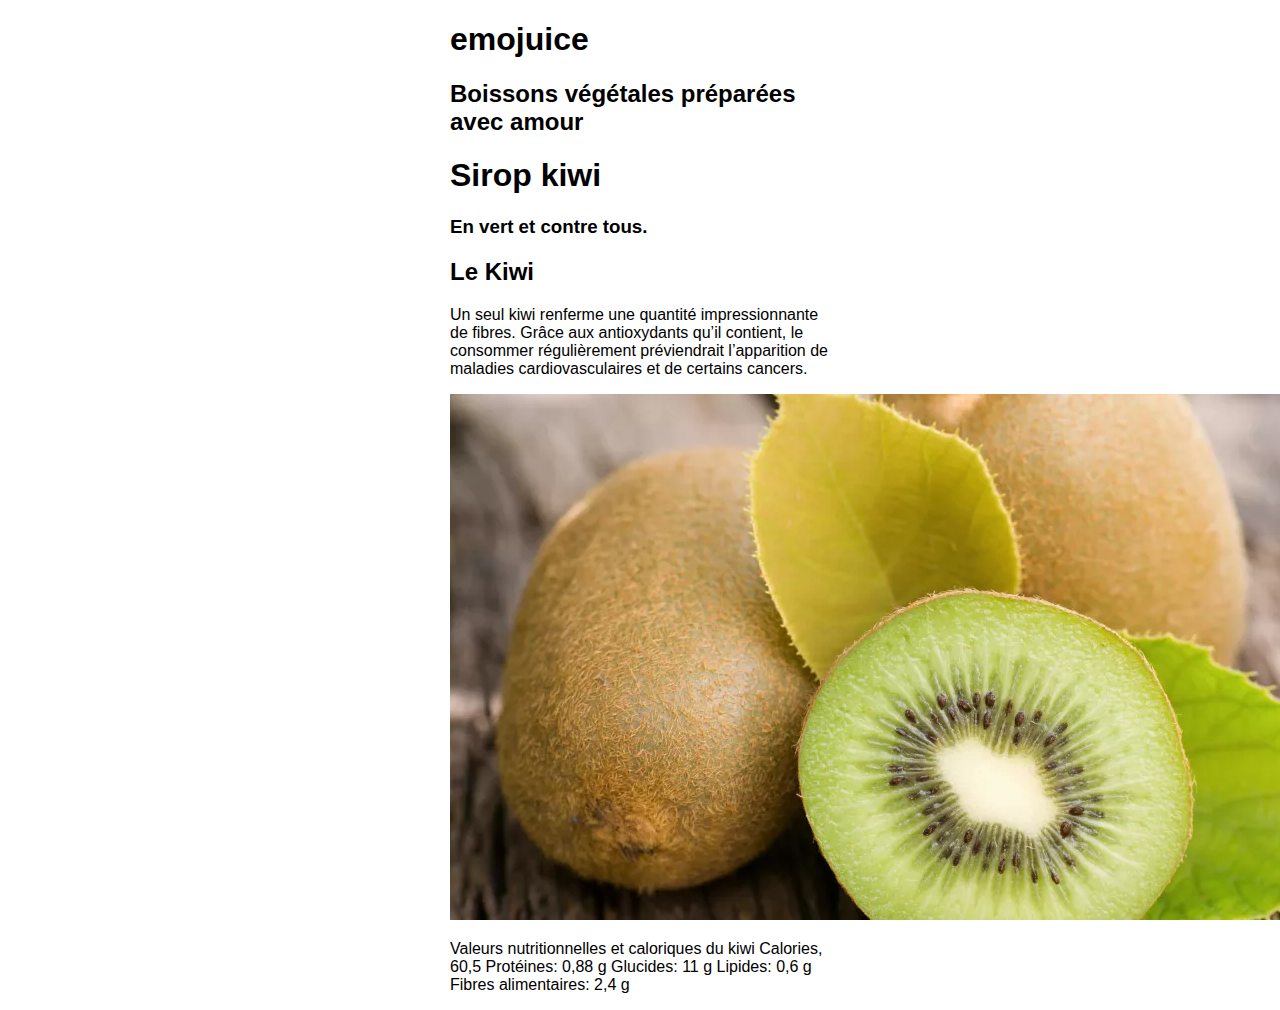
==== index.html @ 2ea7222d "moving index into kiwi" ====
<!DOCTYPE html>
<html>
  <head>
    <meta charset="UTF-8" />
    <link rel="stylesheet" href="css/styles.css">
    <meta name="viewport" content="width=device-width, initial-scale=1.0" />
    <title>emo juice</title>
  </head>
  <body>
    <header class="site-header">
      <h1> emojuice</h1>
      <h2>Boissons végétales préparées avec amour</h2>
    </header>
    <main>
      <div>
      <h1>Sirop kiwi</h1>
      <h3>En vert et contre tous.</h3>
    </div>
    <div>
      <h2> Le Kiwi </h2>
      <p>
        Un seul kiwi renferme une quantité impressionnante de fibres. Grâce aux
         antioxydants qu’il contient, le consommer régulièrement préviendrait 
         l’apparition de maladies cardiovasculaires et de certains cancers. 
      </p>
      <img src="/img/i102071-kiwi-nu.png" alt="kiwi super cool">
      <P>
        Valeurs nutritionnelles et caloriques du kiwi
        Calories, 60,5
        Protéines: 0,88 g
        Glucides: 11 g
        Lipides: 0,6 g
        Fibres alimentaires: 2,4 g
      </P>
    </div>
    </main>
  </body>
</html>
---- css/styles.css ----
body{
  max-width: 380px;
  margin:auto;
  font-family: 'Maven Pro', sans-serif;
}
.site-header{
  background: url(../img/Copie\ d\'écran\ du\ Plan\ de\ travail\ 1.png);
  padding:30px
  color: #57bb6b;
  
}
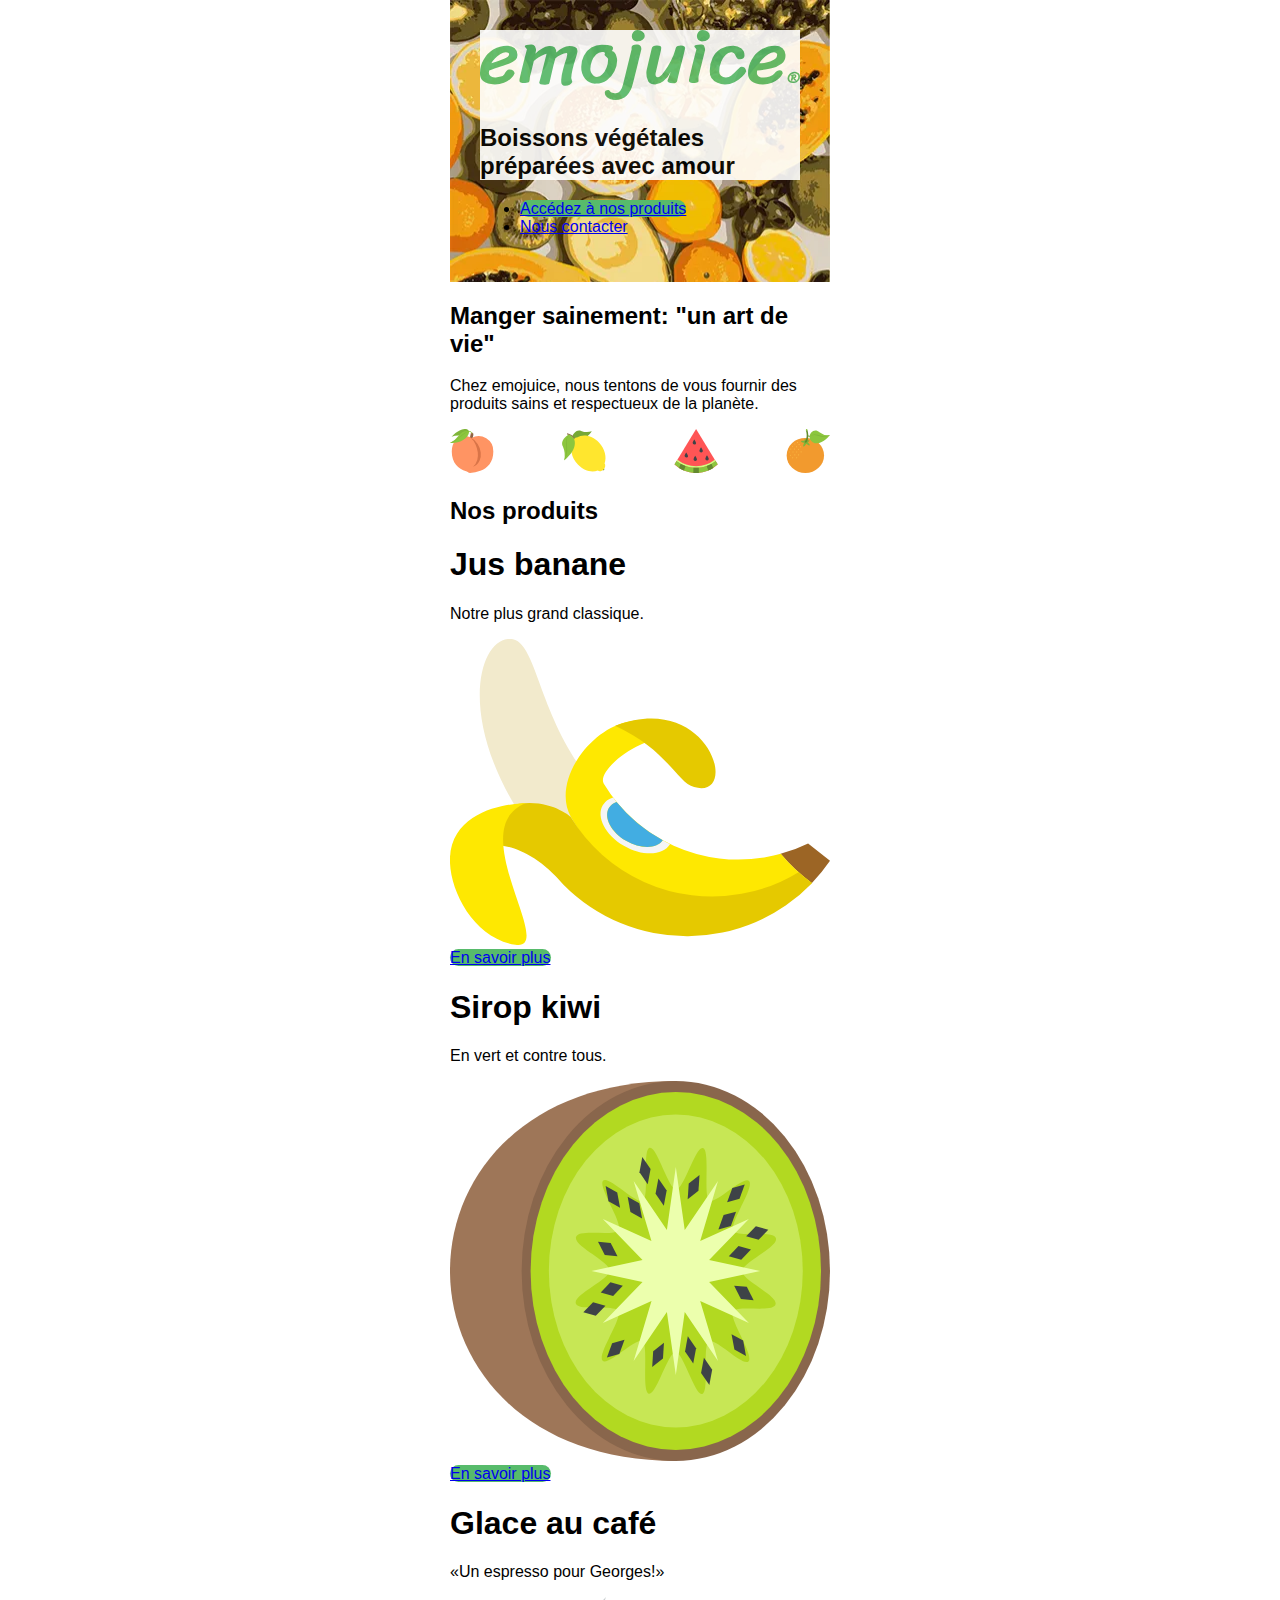
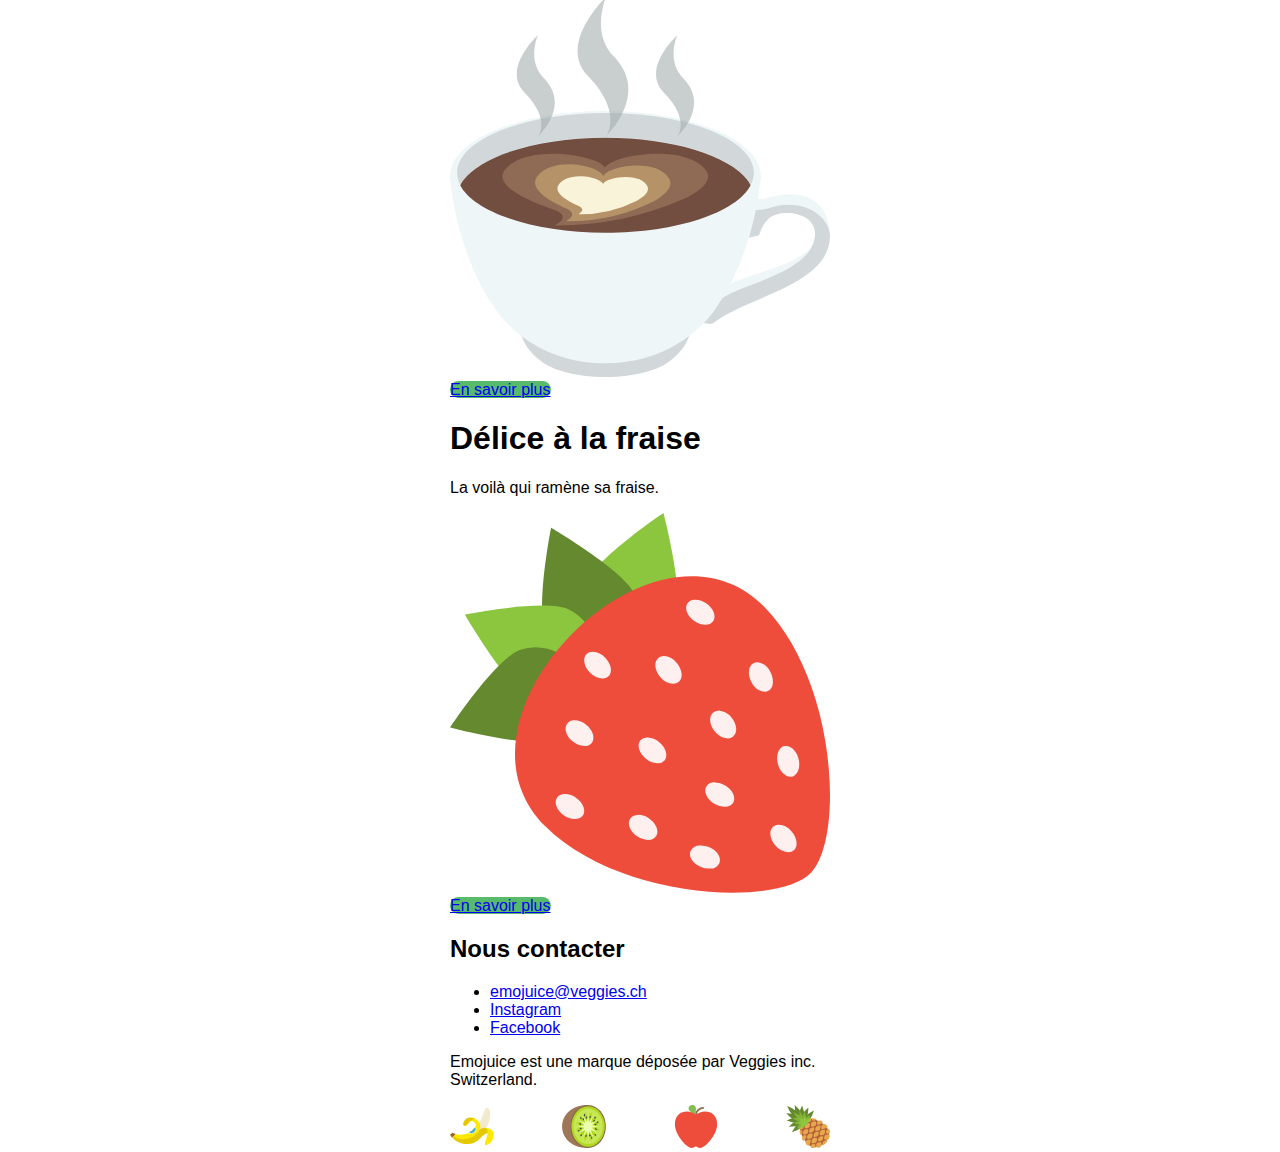
==== commit b0ae6246: "index html" ====
--- a/index.html
+++ b/index.html
@@ -4,35 +4,75 @@
     <meta charset="UTF-8" />
     <link rel="stylesheet" href="css/styles.css">
     <meta name="viewport" content="width=device-width, initial-scale=1.0" />
-    <title>emo juice</title>
+    <title>emojuice</title>
   </head>
   <body>
     <header class="site-header">
-      <h1> emojuice</h1>
+      <div class="container">
+      <img src="img/Fichier 2.svg" alt="logo emojuice">
       <h2>Boissons végétales préparées avec amour</h2>
+    </div>
+    <ul>
+      <li><a class="kiwi-link" href="kiwi.html">Accédez à nos produits </a></li>
+      <li><a href="#contact">Nous contacter</a></li>
+    </ul>
     </header>
-    <main>
-      <div>
-      <h1>Sirop kiwi</h1>
-      <h3>En vert et contre tous.</h3>
+    <h2>Manger sainement: "un art de vie"</h2>
+    <p> 
+      Chez emojuice, nous tentons de vous fournir des produits sains et 
+      respectueux de la planète.
+    </p>
+    <img src="img/SVG/Fichier 1.svg" alt="illustration 4 fruits">
+    <div>
+      <h2>
+        Nos produits
+      </h2>
+      <article class="article-banane">
+        <h1>
+          Jus banane
+        </h1>
+        <p>Notre plus grand classique.</p>
+        <img src="img/SVG/Fichier 2.svg" alt="illustration banane">
+        <a class="kiwi-link" href="kiwi.html">En savoir plus </a>
+      </article>
+      <article class="article-kiwi">
+        <h1>
+          Sirop kiwi
+        </h1>
+        <p>En vert et contre tous.</p>
+        <img src="img/SVG/Fichier 3.svg" alt="illustration kiwi">
+        <a class="kiwi-link" href="kiwi.html">En savoir plus </a>
+      </article>
+      <article class="article-cafe">
+        <h1>
+          Glace au café
+        </h1>
+        <p>«Un espresso pour Georges!»</p>
+        <img src="img/SVG/Fichier 4.svg" alt="illustration cafe">
+        <a class="kiwi-link" href="kiwi.html">En savoir plus </a>
+      </article>
+      <article class="article-fraise">
+        <h1>
+          Délice à la fraise
+        </h1>
+        <p>La voilà qui ramène sa fraise.</p>
+        <img src="img/SVG/Fichier 5.svg" alt="illustration fraise">
+        <a class="kiwi-link" href="kiwi.html">En savoir plus </a>
+      </article>
     </div>
-    <div>
-      <h2> Le Kiwi </h2>
+    <footer>
+      <h2>
+        Nous contacter
+      </h2>
+      <ul>
+      <li><a href="mailto:emojuice@veggies.ch">emojuice@veggies.ch</a></li>
+      <li><a href="https://www.instagram.com/">Instagram</a></li>
+      <li><a href="https://www.facebook.com/">Facebook</a></li>
+    </ul>
       <p>
-        Un seul kiwi renferme une quantité impressionnante de fibres. Grâce aux
-         antioxydants qu’il contient, le consommer régulièrement préviendrait 
-         l’apparition de maladies cardiovasculaires et de certains cancers. 
+        Emojuice est une marque déposée par Veggies inc. Switzerland.
       </p>
-      <img src="/img/i102071-kiwi-nu.png" alt="kiwi super cool">
-      <P>
-        Valeurs nutritionnelles et caloriques du kiwi
-        Calories, 60,5
-        Protéines: 0,88 g
-        Glucides: 11 g
-        Lipides: 0,6 g
-        Fibres alimentaires: 2,4 g
-      </P>
-    </div>
-    </main>
+      <img src="img/SVG/Fichier 6.svg" alt="illustration 4 fruits">
+    </footer>
   </body>
 </html>
--- a/css/styles.css
+++ b/css/styles.css
@@ -4,8 +4,66 @@
   font-family: 'Maven Pro', sans-serif;
 }
 .site-header{
-  background: url(../img/Copie\ d\'écran\ du\ Plan\ de\ travail\ 1.png);
-  padding:30px
-  color: #57bb6b;
+  background: url(../img/header-image.webp);
+  max-width: 100%;
+  padding:30px 
+}
+.container{
+  background-color: white;
+  opacity: 90%;
+}
+.kiwi-link{
+  background-color: #57bb6b;
   
-}+  border: 24px;
+  border-radius: 15px;
+}
+
+
+
+
+
+
+
+
+
+
+
+
+
+
+
+
+
+
+
+
+
+
+
+
+
+
+
+
+
+
+
+
+
+
+
+
+
+
+
+
+
+
+
+
+
+
+
+
+haha nice 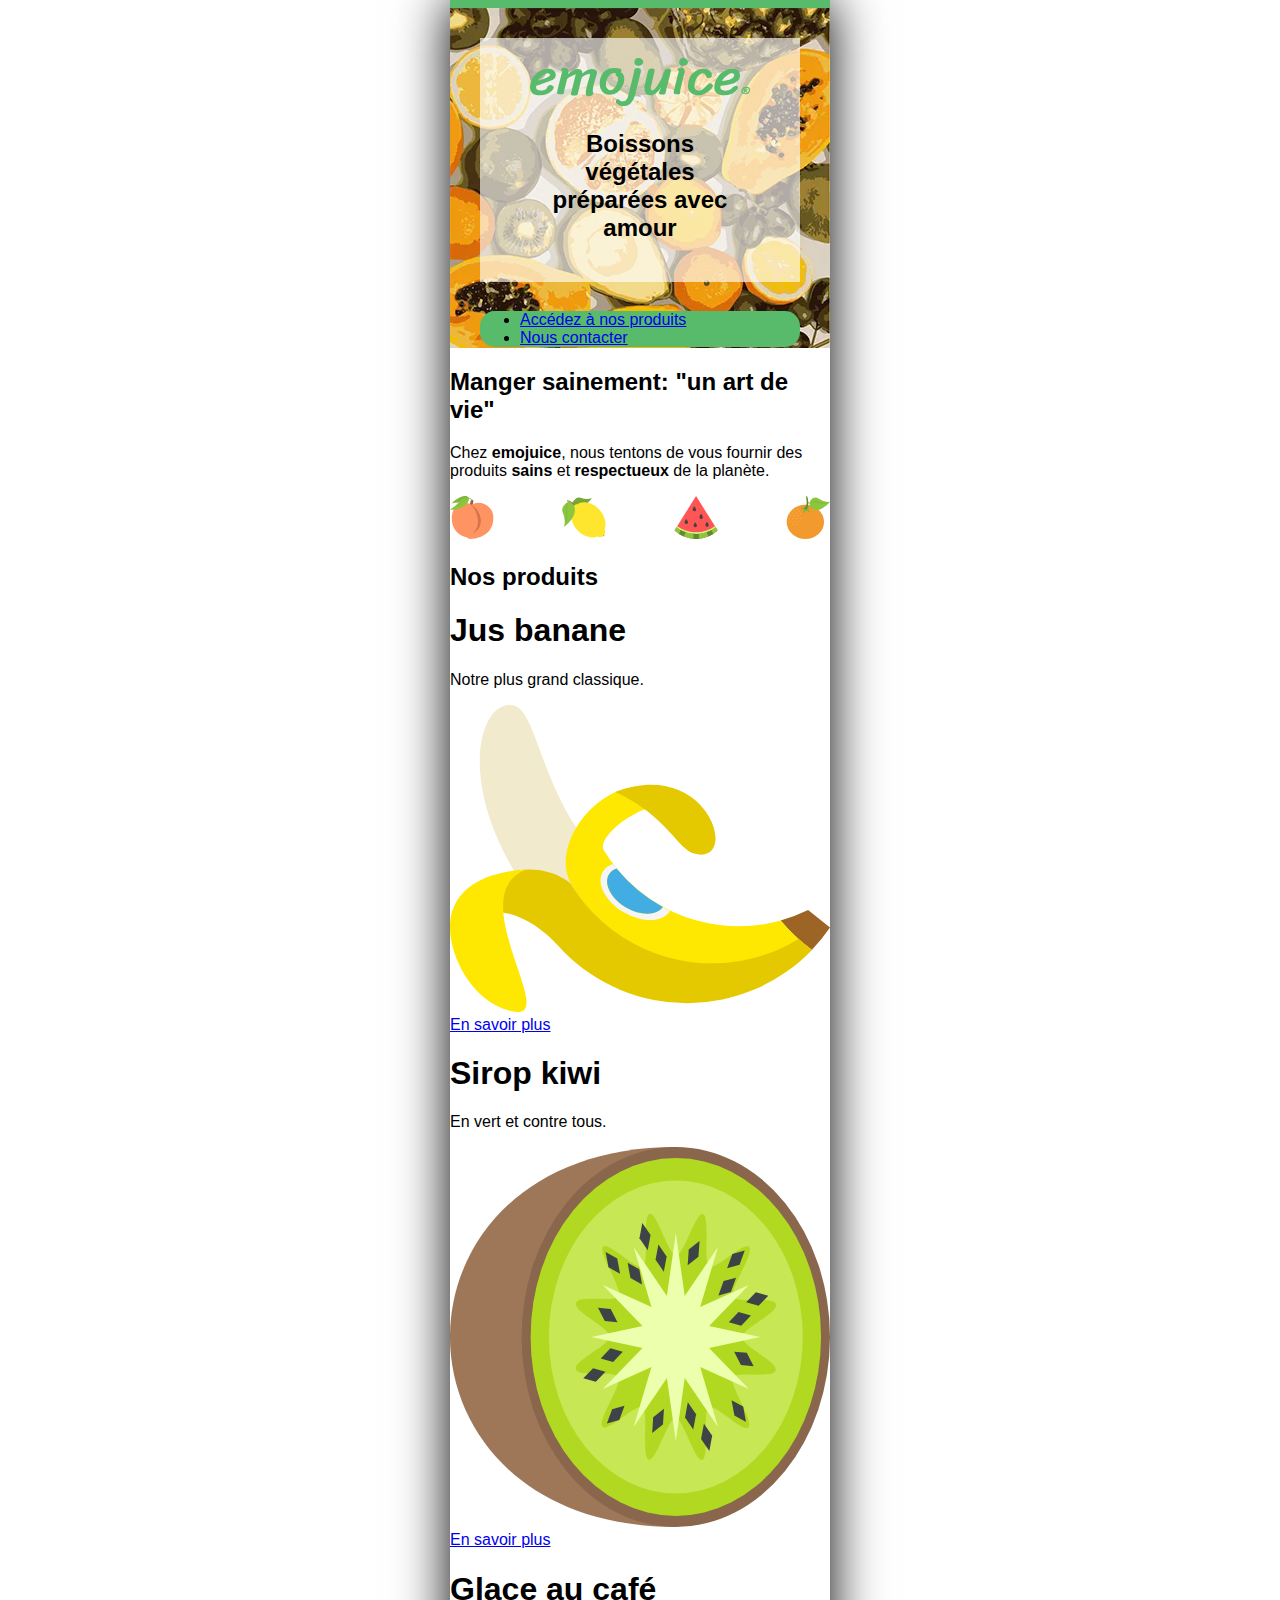
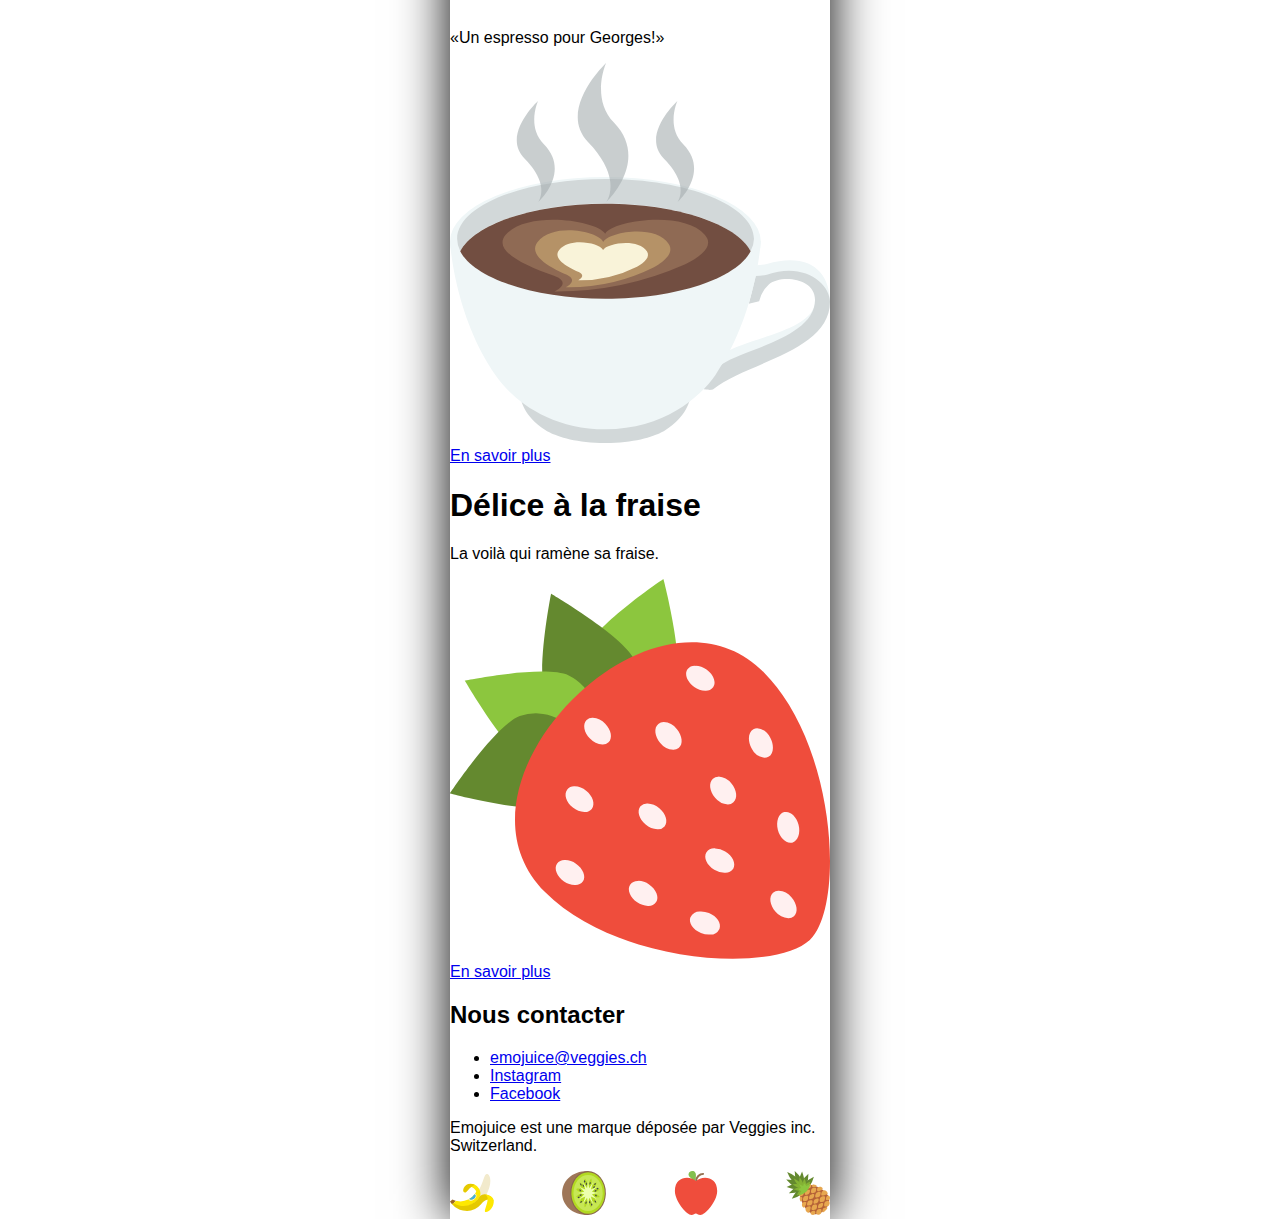
==== commit 01f06ea0: "Reviewing html and finishing css header" ====
--- a/index.html
+++ b/index.html
@@ -13,24 +13,21 @@
       <h2>Boissons végétales préparées avec amour</h2>
     </div>
     <ul>
-      <li><a class="kiwi-link" href="kiwi.html">Accédez à nos produits </a></li>
-      <li><a href="#contact">Nous contacter</a></li>
+      <li><a class="button" href="kiwi.html">Accédez à nos produits </a></li>
+      <li><a class="contact-button" href="#contact">Nous contacter</a></li>
     </ul>
     </header>
+    <main>
     <h2>Manger sainement: "un art de vie"</h2>
     <p> 
-      Chez emojuice, nous tentons de vous fournir des produits sains et 
-      respectueux de la planète.
+      Chez  <strong>emojuice</strong>, nous tentons de vous fournir des produits
+      <strong>sains</strong> et  <strong>respectueux</strong> de la planète.
     </p>
-    <img src="img/SVG/Fichier 1.svg" alt="illustration 4 fruits">
-    <div>
-      <h2>
-        Nos produits
-      </h2>
+    <img class="fruit" src="img/SVG/Fichier 1.svg" alt="illustration 4 fruits">
+    <div class="products">
+      <h2> Nos produits</h2>
       <article class="article-banane">
-        <h1>
-          Jus banane
-        </h1>
+        <h1 class="product-type"> Jus banane </h1>
         <p>Notre plus grand classique.</p>
         <img src="img/SVG/Fichier 2.svg" alt="illustration banane">
         <a class="kiwi-link" href="kiwi.html">En savoir plus </a>
@@ -60,6 +57,7 @@
         <a class="kiwi-link" href="kiwi.html">En savoir plus </a>
       </article>
     </div>
+  </main>
     <footer>
       <h2>
         Nous contacter
--- a/css/styles.css
+++ b/css/styles.css
@@ -1,69 +1,33 @@
+html{
+  scroll-behavior: smooth;
+}
 body{
   max-width: 380px;
   margin:auto;
+  font-family: 'Maven Pro', sans-serif;
+  border-top: 8px solid #57bb6b;
+  background: white;
+  box-shadow: 0 0 50px;
+}
+h2{
   font-family: 'Maven Pro', sans-serif;
 }
 .site-header{
   background: url(../img/header-image.webp);
   max-width: 100%;
+  max-height: 280px;
   padding:30px 
 }
-.container{
-  background-color: white;
-  opacity: 90%;
-}
-.kiwi-link{
+.site-header ul{
+  text-decoration: none;
   background-color: #57bb6b;
-  
   border: 24px;
   border-radius: 15px;
+  justify-content: space-between;
 }
-
-
-
-
-
-
-
-
-
-
-
-
-
-
-
-
-
-
-
-
-
-
-
-
-
-
-
-
-
-
-
-
-
-
-
-
-
-
-
-
-
-
-
-
-
-
-
-
-haha nice +.site-header .container{
+  background-color: #ffffffa3;
+  padding: 20px 50px;
+  text-align: center;
+  margin-bottom: 29px;
+}
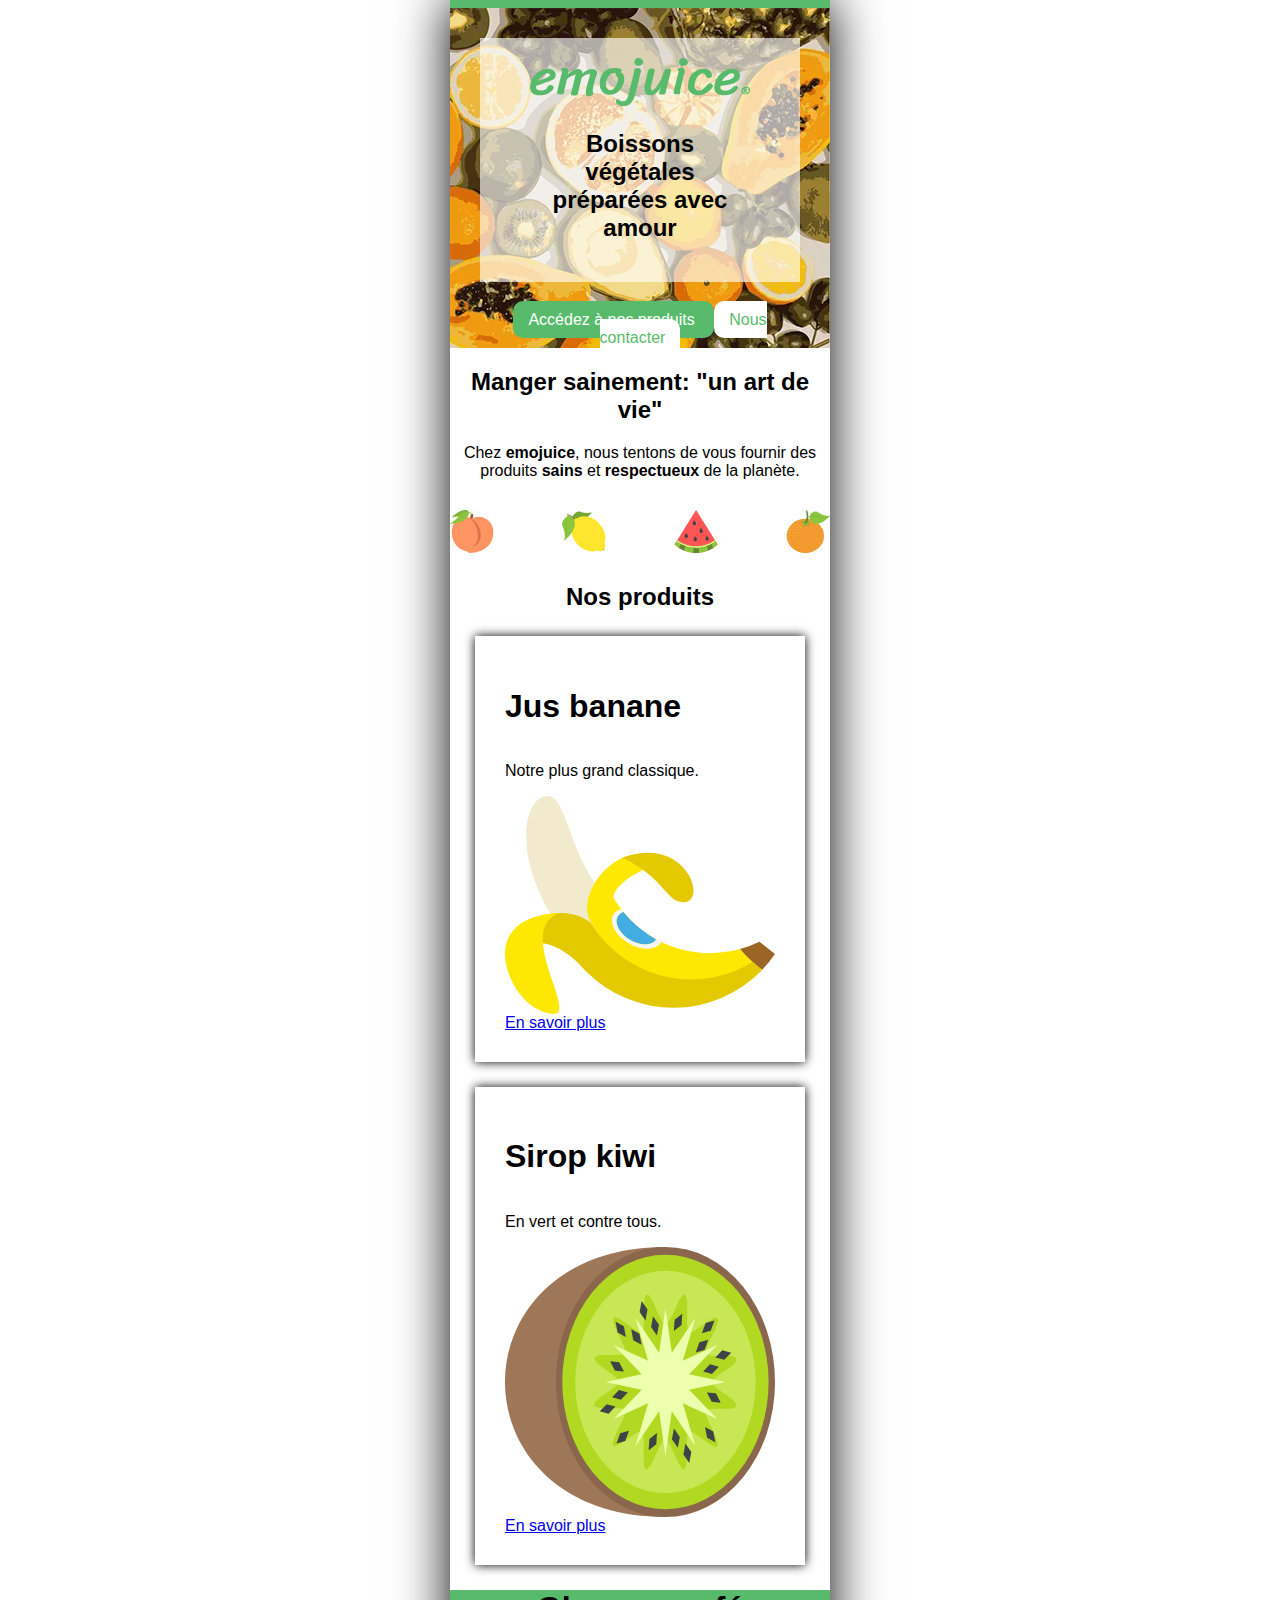
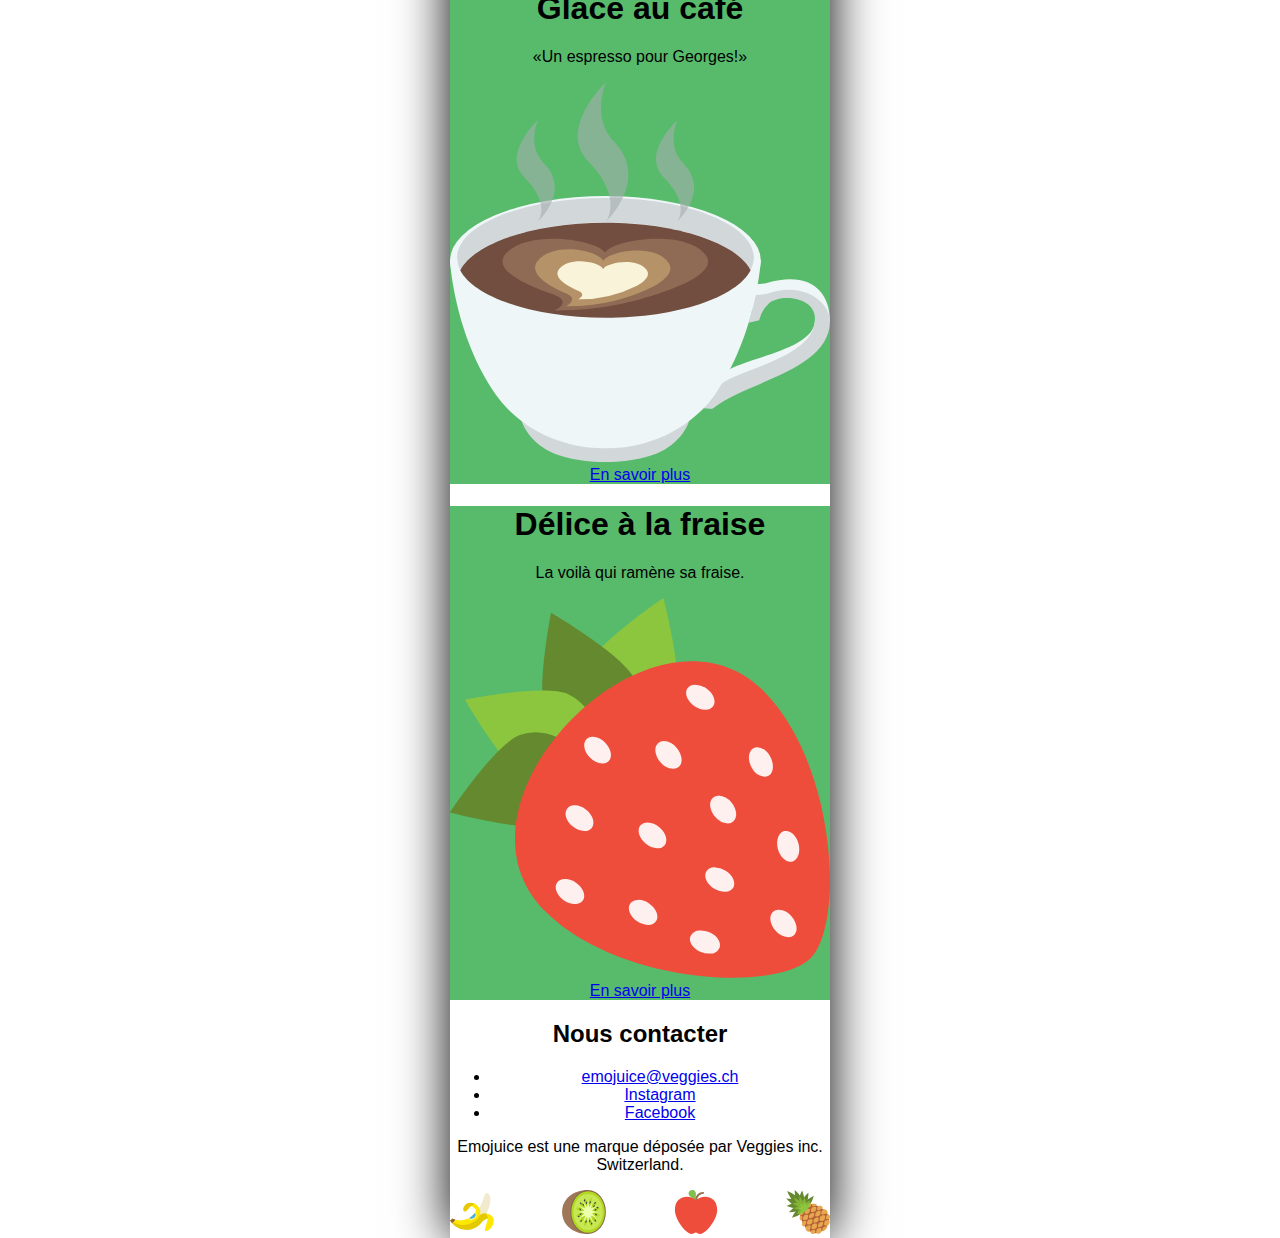
==== commit 97fc6714: "trying to fix the articles" ====
--- a/index.html
+++ b/index.html
@@ -12,10 +12,10 @@
       <img src="img/Fichier 2.svg" alt="logo emojuice">
       <h2>Boissons végétales préparées avec amour</h2>
     </div>
-    <ul>
-      <li><a class="button" href="kiwi.html">Accédez à nos produits </a></li>
-      <li><a class="contact-button" href="#contact">Nous contacter</a></li>
-    </ul>
+    <nav class="container-button">
+      <a class="button" href="kiwi.html">Accédez à nos produits </a>
+      <a class="button contact-button" href="#contact">Nous contacter</a>
+   </nav>
     </header>
     <main>
     <h2>Manger sainement: "un art de vie"</h2>
@@ -26,34 +26,34 @@
     <img class="fruit" src="img/SVG/Fichier 1.svg" alt="illustration 4 fruits">
     <div class="products">
       <h2> Nos produits</h2>
-      <article class="article-banane">
+      <article class="article article-banane">
         <h1 class="product-type"> Jus banane </h1>
         <p>Notre plus grand classique.</p>
-        <img src="img/SVG/Fichier 2.svg" alt="illustration banane">
+        <img class="drawings" src="img/SVG/Fichier 2.svg" alt="illustration banane">
         <a class="kiwi-link" href="kiwi.html">En savoir plus </a>
       </article>
-      <article class="article-kiwi">
+      <article class="article article-kiwi">
         <h1>
           Sirop kiwi
         </h1>
         <p>En vert et contre tous.</p>
-        <img src="img/SVG/Fichier 3.svg" alt="illustration kiwi">
+        <img class="drawings" src="img/SVG/Fichier 3.svg" alt="illustration kiwi">
         <a class="kiwi-link" href="kiwi.html">En savoir plus </a>
       </article>
-      <article class="article-cafe">
+      <article class="article article-cafe">
         <h1>
           Glace au café
         </h1>
         <p>«Un espresso pour Georges!»</p>
-        <img src="img/SVG/Fichier 4.svg" alt="illustration cafe">
+        <img class="drawings" src="img/SVG/Fichier 4.svg" alt="illustration cafe">
         <a class="kiwi-link" href="kiwi.html">En savoir plus </a>
       </article>
-      <article class="article-fraise">
+      <article class="article article-fraise">
         <h1>
           Délice à la fraise
         </h1>
         <p>La voilà qui ramène sa fraise.</p>
-        <img src="img/SVG/Fichier 5.svg" alt="illustration fraise">
+        <img class="drawings"src="img/SVG/Fichier 5.svg" alt="illustration fraise">
         <a class="kiwi-link" href="kiwi.html">En savoir plus </a>
       </article>
     </div>
@@ -64,8 +64,8 @@
       </h2>
       <ul>
       <li><a href="mailto:emojuice@veggies.ch">emojuice@veggies.ch</a></li>
-      <li><a href="https://www.instagram.com/">Instagram</a></li>
-      <li><a href="https://www.facebook.com/">Facebook</a></li>
+      <li><a target="_blank" href="https://www.instagram.com/">Instagram</a></li>
+      <li><a target="_blank" href="https://www.facebook.com/">Facebook</a></li>
     </ul>
       <p>
         Emojuice est une marque déposée par Veggies inc. Switzerland.
--- a/css/styles.css
+++ b/css/styles.css
@@ -8,6 +8,7 @@
   border-top: 8px solid #57bb6b;
   background: white;
   box-shadow: 0 0 50px;
+  text-align: center;
 }
 h2{
   font-family: 'Maven Pro', sans-serif;
@@ -31,3 +32,49 @@
   text-align: center;
   margin-bottom: 29px;
 }
+.button-container{
+  display: flex;
+  flex-direction: column;
+  align-items: center;
+}
+.button{
+  background: #57bb6b;
+  color: white;
+  padding: 10px 15px;
+  border-radius: 10px;
+  margin-bottom: 5px;
+  text-decoration: none;
+}
+.contact-button{
+  background-color: white;
+  color: #57bb6b;
+}
+.fruit{
+  display: flex;
+  margin: 30px 0px;
+}
+.article{
+  background: #57bb6b;
+}
+.article-kiwi{
+  display: flex;
+  flex-direction: row;
+  flex-wrap: wrap;
+  align-items: flex-end;
+  padding: 30px;
+  margin: 25px;
+  color: black;
+  box-shadow: 0px 0px 10px;
+  background: white;
+}
+.article-banane{
+  display: flex;
+  flex-direction: row;
+  flex-wrap: wrap;
+  align-items: flex-end;
+  padding: 30px;
+  margin: 25px;
+  color: black;
+  box-shadow: 0px 0px 10px;
+  background: white;
+}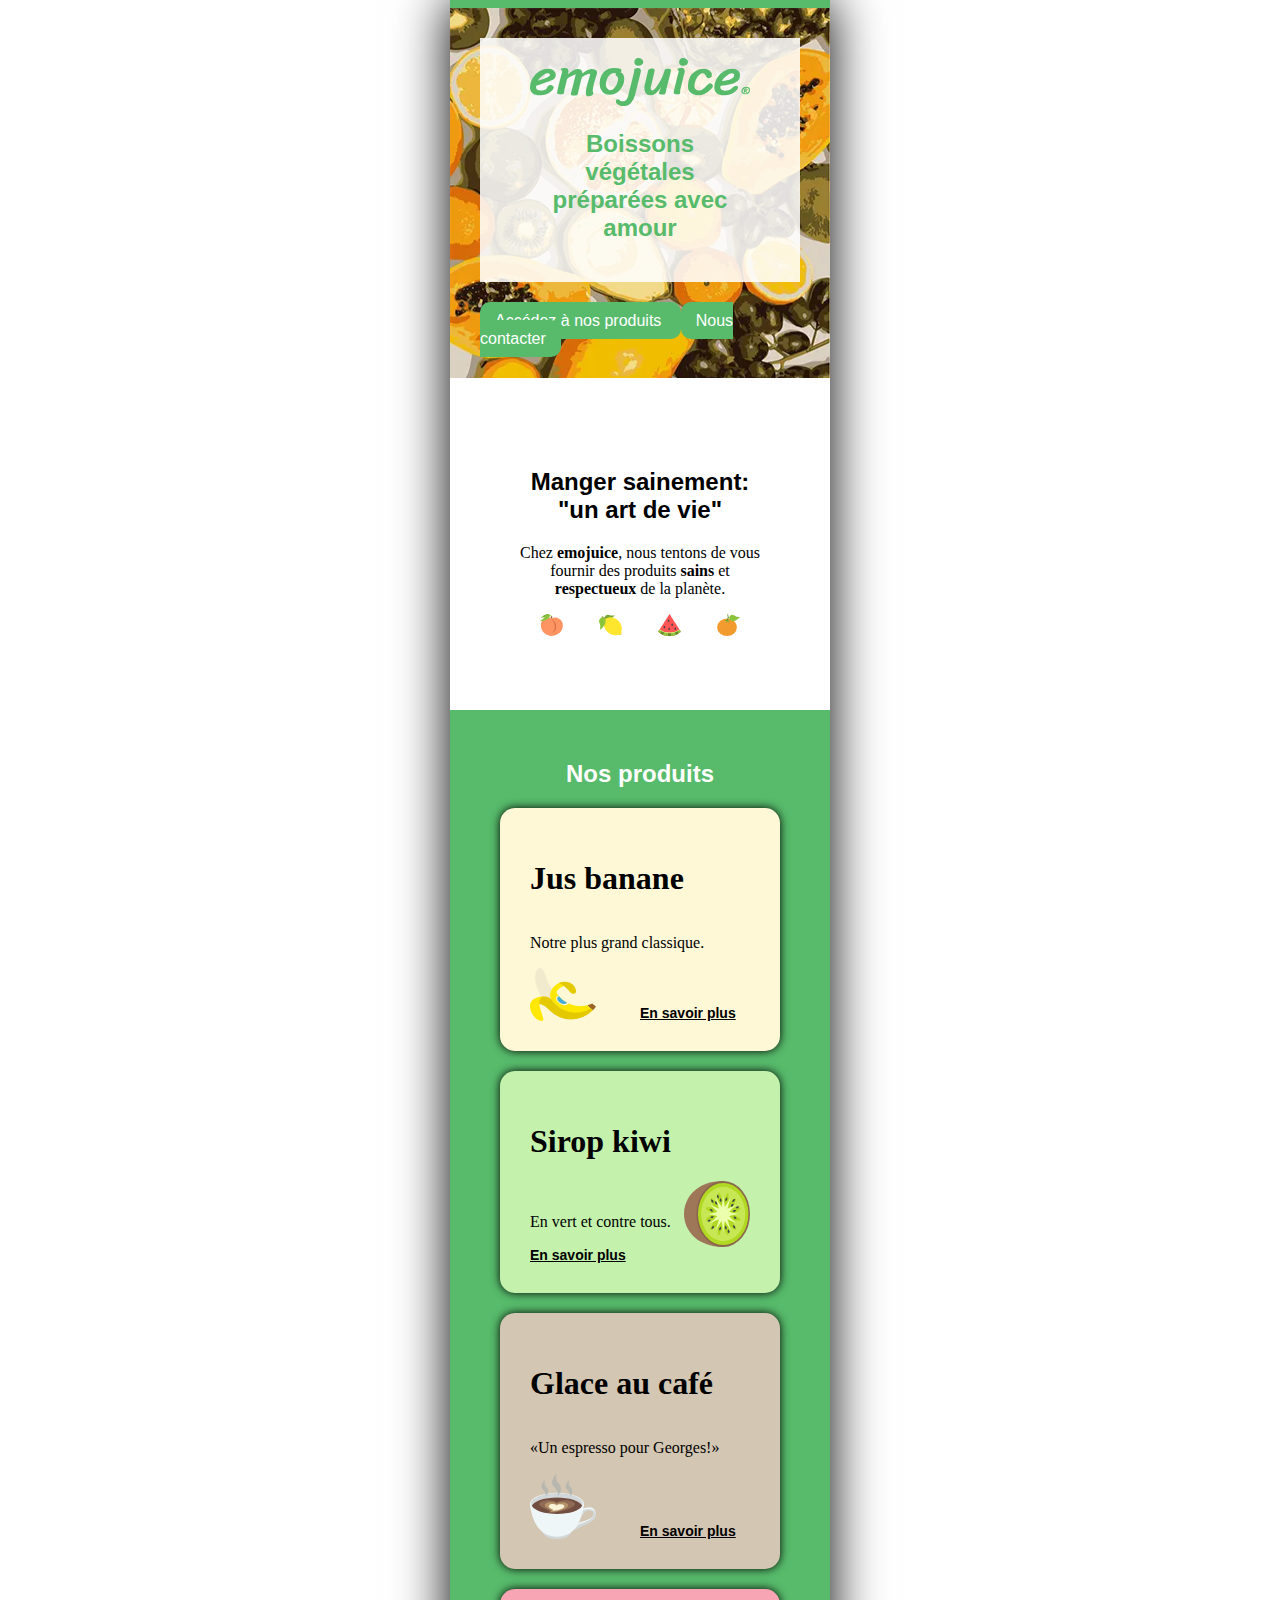
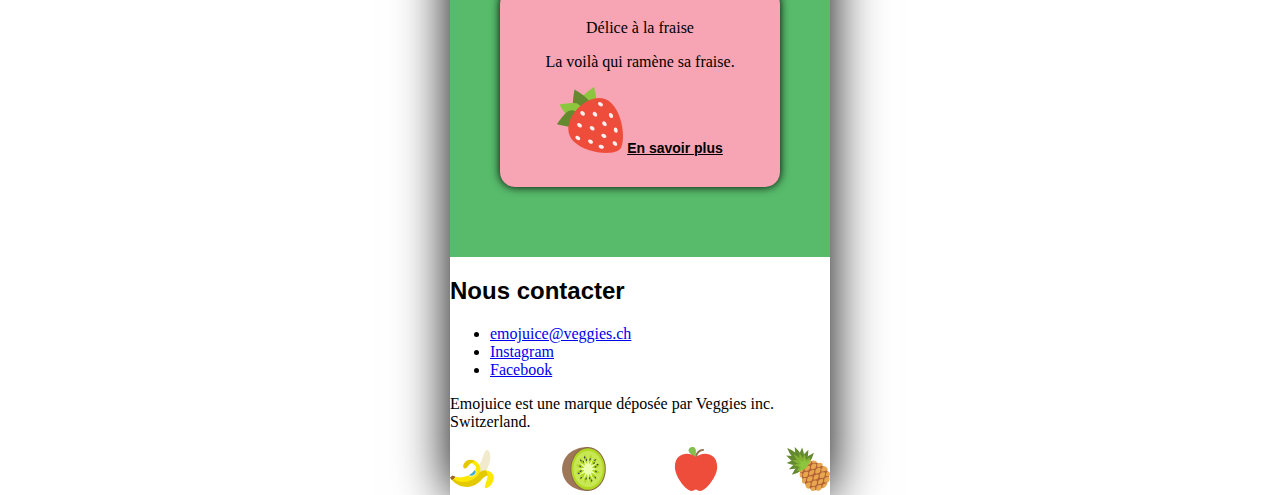
==== commit 88fd5805: "trying to make introduction align" ====
--- a/index.html
+++ b/index.html
@@ -12,48 +12,44 @@
       <img src="img/Fichier 2.svg" alt="logo emojuice">
       <h2>Boissons végétales préparées avec amour</h2>
     </div>
-    <nav class="container-button">
+    <nav class="button-container">
       <a class="button" href="kiwi.html">Accédez à nos produits </a>
       <a class="button contact-button" href="#contact">Nous contacter</a>
    </nav>
     </header>
     <main>
+      <div class="introduction">
     <h2>Manger sainement: "un art de vie"</h2>
     <p> 
       Chez  <strong>emojuice</strong>, nous tentons de vous fournir des produits
       <strong>sains</strong> et  <strong>respectueux</strong> de la planète.
     </p>
-    <img class="fruit" src="img/SVG/Fichier 1.svg" alt="illustration 4 fruits">
-    <div class="products">
+    <img class="four-fruits" src="img/SVG/Fichier 1.svg" alt="illustration 4 fruits">
+  </div>
+    <div class="nos-produits">
       <h2> Nos produits</h2>
       <article class="article article-banane">
         <h1 class="product-type"> Jus banane </h1>
         <p>Notre plus grand classique.</p>
-        <img class="drawings" src="img/SVG/Fichier 2.svg" alt="illustration banane">
+        <img class="icon" src="img/SVG/Fichier 2.svg" alt="illustration banane">
         <a class="kiwi-link" href="kiwi.html">En savoir plus </a>
       </article>
       <article class="article article-kiwi">
-        <h1>
-          Sirop kiwi
-        </h1>
+        <h1 class="product-type"> Sirop kiwi </h1>
         <p>En vert et contre tous.</p>
-        <img class="drawings" src="img/SVG/Fichier 3.svg" alt="illustration kiwi">
+        <img class="icon" src="img/SVG/Fichier 3.svg" alt="illustration kiwi">
         <a class="kiwi-link" href="kiwi.html">En savoir plus </a>
       </article>
       <article class="article article-cafe">
-        <h1>
-          Glace au café
-        </h1>
+        <h1 class="product-type">Glace au café </h1>
         <p>«Un espresso pour Georges!»</p>
-        <img class="drawings" src="img/SVG/Fichier 4.svg" alt="illustration cafe">
+        <img class="icon" src="img/SVG/Fichier 4.svg" alt="illustration cafe">
         <a class="kiwi-link" href="kiwi.html">En savoir plus </a>
       </article>
       <article class="article article-fraise">
-        <h1>
-          Délice à la fraise
-        </h1>
+        <h1class="product-type">Délice à la fraise </h1>
         <p>La voilà qui ramène sa fraise.</p>
-        <img class="drawings"src="img/SVG/Fichier 5.svg" alt="illustration fraise">
+        <img class="icon"src="img/SVG/Fichier 5.svg" alt="illustration fraise">
         <a class="kiwi-link" href="kiwi.html">En savoir plus </a>
       </article>
     </div>
--- a/css/styles.css
+++ b/css/styles.css
@@ -1,80 +1,123 @@
-html{
+html {
   scroll-behavior: smooth;
 }
-body{
+body {
+  border-top: 8px solid #57bb6b;
   max-width: 380px;
-  margin:auto;
-  font-family: 'Maven Pro', sans-serif;
-  border-top: 8px solid #57bb6b;
+  margin: auto;
+  font-family: "Quattrocento", serif;
+  box-shadow: 0 0 50px;
   background: white;
-  box-shadow: 0 0 50px;
-  text-align: center;
 }
-h2{
-  font-family: 'Maven Pro', sans-serif;
+h2 {
+  font-family: "Maven Pro", sans-serif;
 }
-.site-header{
+.site-header {
   background: url(../img/header-image.webp);
-  max-width: 100%;
-  max-height: 280px;
-  padding:30px 
+  padding: 30px;
+  color: #57bb6b;
 }
-.site-header ul{
-  text-decoration: none;
-  background-color: #57bb6b;
-  border: 24px;
-  border-radius: 15px;
-  justify-content: space-between;
-}
-.site-header .container{
-  background-color: #ffffffa3;
+.site-header .container {
+  background: #ffffffdd;
   padding: 20px 50px;
   text-align: center;
-  margin-bottom: 29px;
+  margin-bottom: 30px;
 }
-.button-container{
+.site-header h1 {
+  margin: 0;
+}
+.site-header p {
+  font-family: "Quattrocento", serif;
+  font-size: 20px;
+  margin: 0;
+}
+.container-button {
   display: flex;
   flex-direction: column;
   align-items: center;
 }
-.button{
+.button {
   background: #57bb6b;
   color: white;
   padding: 10px 15px;
   border-radius: 10px;
   margin-bottom: 5px;
   text-decoration: none;
+  font-family: "Maven Pro", sans-serif;
 }
-.contact-button{
-  background-color: white;
+.button-contact {
+  background: white;
   color: #57bb6b;
 }
-.fruit{
-  display: flex;
-  margin: 30px 0px;
+.introduction{
+  padding: 50px;
+  text-align: center;
+  margin: 20px;
+}
+.four-fruits{
+  max-width: 200px;
+}
+.nos-produits {
+  padding: 30px 30px 50px;
+  color: #ffffff;
+  background: #57bb6b;
+  text-align: center;
 }
 .article{
-  background: #57bb6b;
-}
-.article-kiwi{
   display: flex;
+  flex-wrap: wrap;
   flex-direction: row;
-  flex-wrap: wrap;
+  justify-content: space-between;
   align-items: flex-end;
   padding: 30px;
-  margin: 25px;
+  margin: 20px;
+  border-radius: 15px;
+  background: #ffffff;
+  color: #000;
+  box-shadow: 0 0 10px;
+}
+ .icon{
+  width: 50%;
+}
+.article-title {
+  margin: 0;
+  font-size: 30px;
+  line-height: 1;
+  font-family: 'Sriracha', cursive;
+  font-weight: 400;
+}
+.description  {
+  margin: 0;
+  padding: 0;
+  opacity: 0.5;
+}
+.article .kiwi-link {
+  width: 50%;
+  text-align: left;
+  font-family: "Maven Pro", sans-serif;
+  font-size: 14px;
+  text-decoration: underline;
   color: black;
-  box-shadow: 0px 0px 10px;
-  background: white;
+  font-weight: 700;
 }
-.article-banane{
-  display: flex;
-  flex-direction: row;
-  flex-wrap: wrap;
-  align-items: flex-end;
-  padding: 30px;
-  margin: 25px;
-  color: black;
-  box-shadow: 0px 0px 10px;
-  background: white;
-}+.article .icon {
+  width: 30%;
+  font-size: 30px;
+  text-decoration: none;
+}
+.article-kiwi {
+  background: #C4F2AD;
+  color: #000;
+}
+.article-banane {
+  background: #FFF8D7;
+  color: #000;
+}
+.article-cafe {
+  background: #D3C6B2;
+  color: #000;
+}
+.article-fraise {
+  background: #F7A4B4;
+  color: #000;
+}
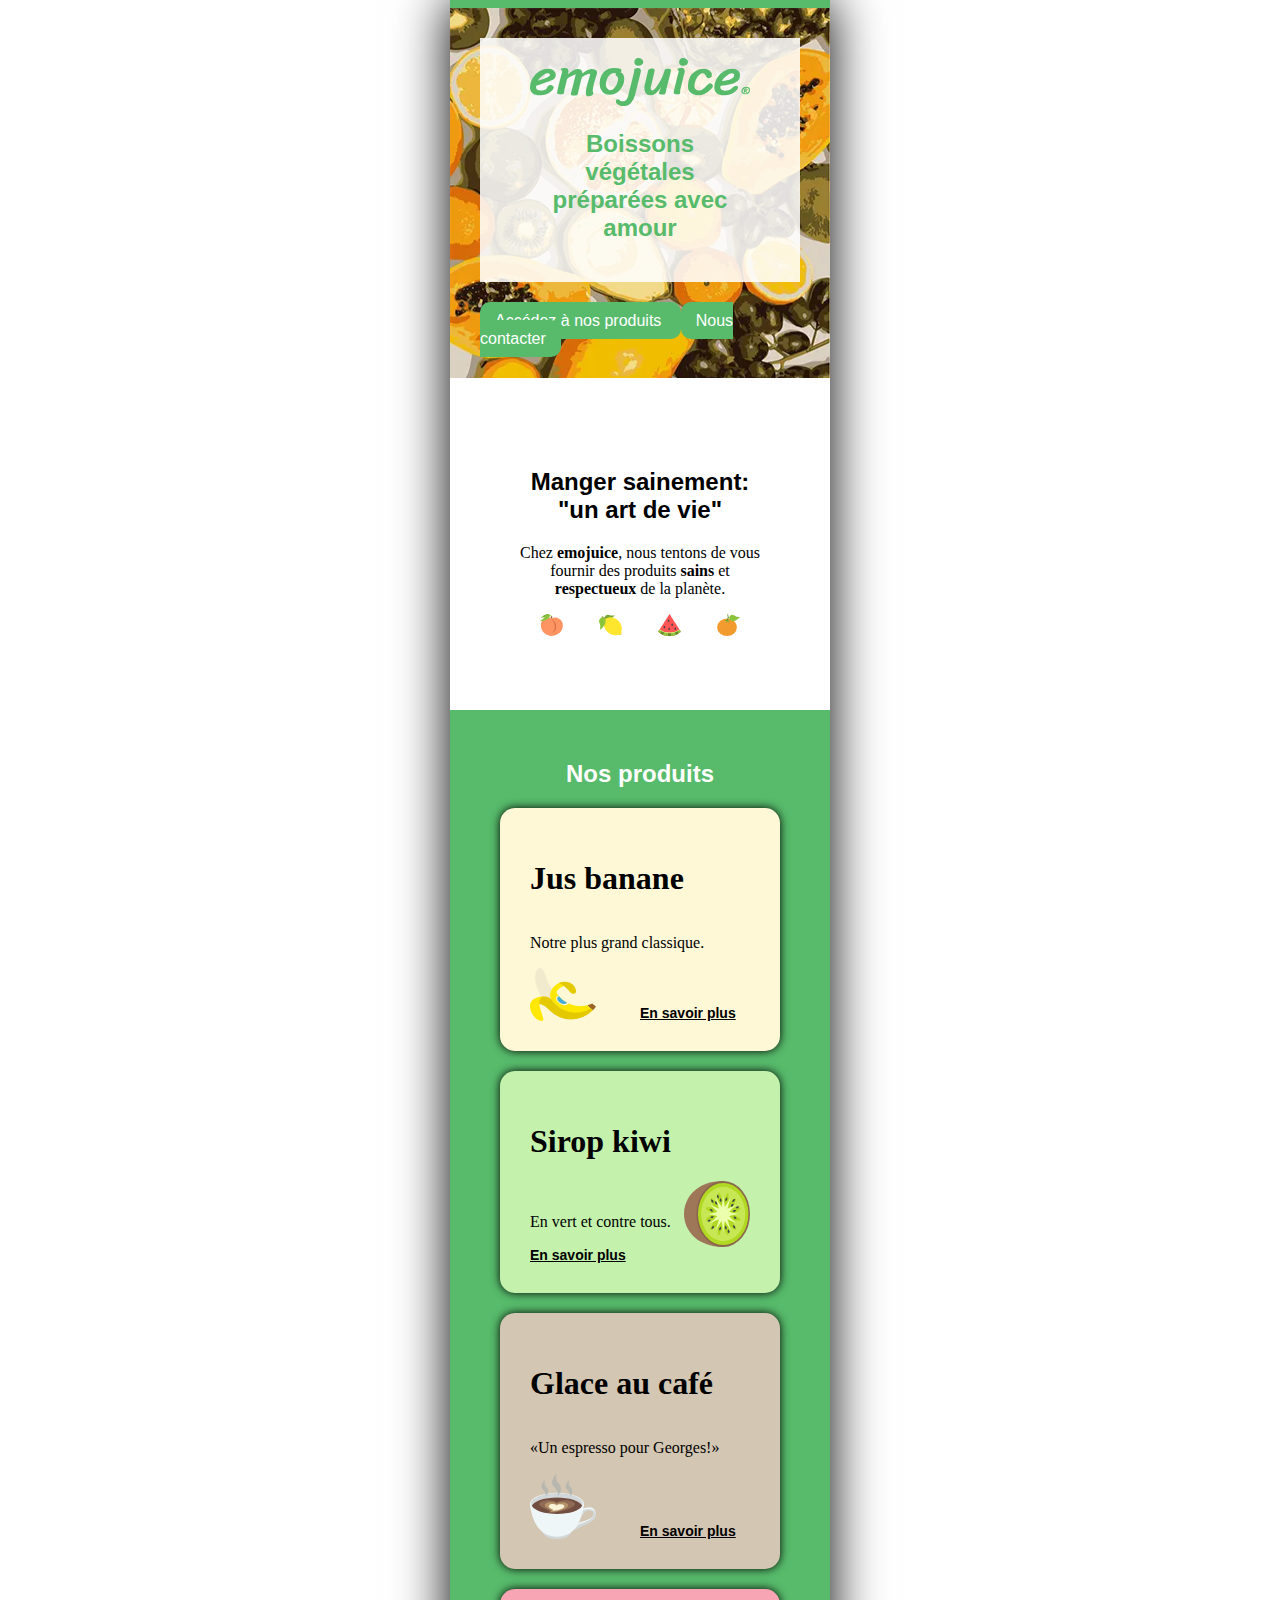
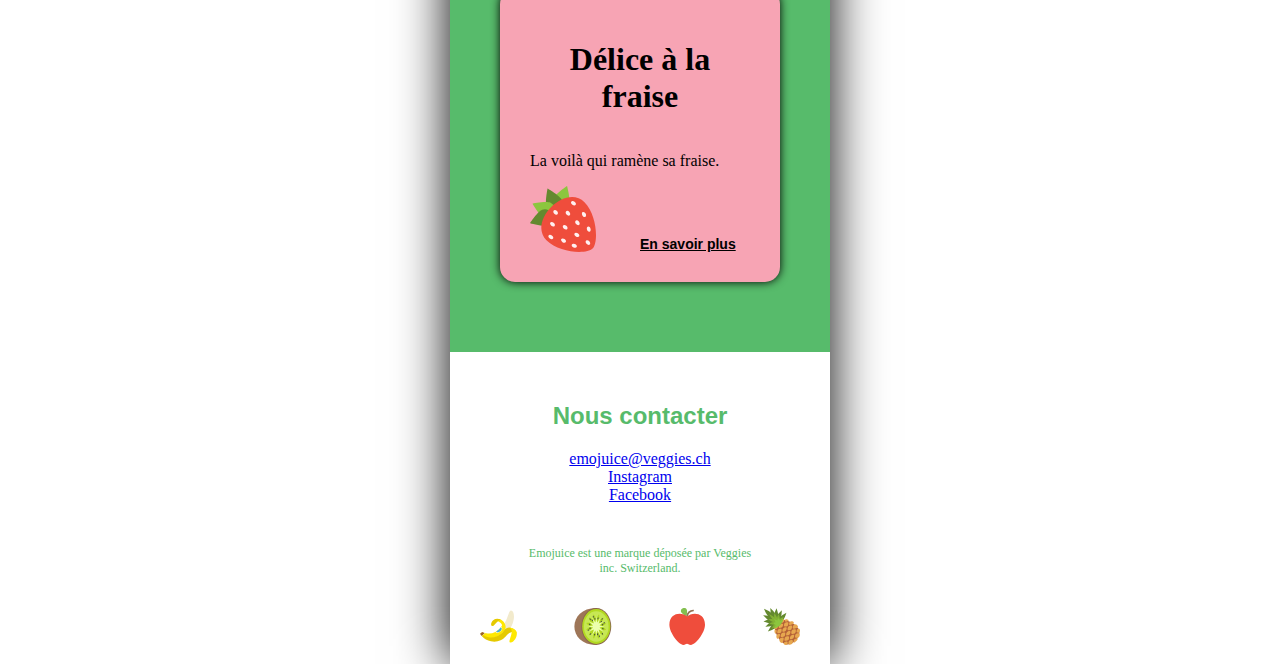
==== commit 26076946: "css articles kiwi" ====
--- a/index.html
+++ b/index.html
@@ -47,25 +47,21 @@
         <a class="kiwi-link" href="kiwi.html">En savoir plus </a>
       </article>
       <article class="article article-fraise">
-        <h1class="product-type">Délice à la fraise </h1>
+        <h1 class="product-type">Délice à la fraise </h1>
         <p>La voilà qui ramène sa fraise.</p>
         <img class="icon"src="img/SVG/Fichier 5.svg" alt="illustration fraise">
         <a class="kiwi-link" href="kiwi.html">En savoir plus </a>
       </article>
     </div>
   </main>
-    <footer>
-      <h2>
-        Nous contacter
-      </h2>
-      <ul>
-      <li><a href="mailto:emojuice@veggies.ch">emojuice@veggies.ch</a></li>
-      <li><a target="_blank" href="https://www.instagram.com/">Instagram</a></li>
-      <li><a target="_blank" href="https://www.facebook.com/">Facebook</a></li>
-    </ul>
-      <p>
-        Emojuice est une marque déposée par Veggies inc. Switzerland.
-      </p>
+    <footer class="site-footer" id="contact">
+      <h2> Nous contacter </h2>
+      <nav class="nav-container">
+      <a href="mailto:emojuice@veggies.ch">emojuice@veggies.ch</a>
+      <a target="_blank" href="https://www.instagram.com/">Instagram</a>
+      <a target="_blank" href="https://www.facebook.com/">Facebook</a>
+    </nav>
+      <p> Emojuice est une marque déposée par Veggies inc. Switzerland.</p>
       <img src="img/SVG/Fichier 6.svg" alt="illustration 4 fruits">
     </footer>
   </body>
--- a/css/styles.css
+++ b/css/styles.css
@@ -121,3 +121,33 @@
   background: #F7A4B4;
   color: #000;
 }
+.description{
+  color: #ffffff;
+  background: #57bb6b;
+  text-align: left;
+  padding: 30px 60px;
+}
+.kiwi-info{
+  background: #57bb6b;
+  color: white;
+  text-align: left;
+  padding: 30px 60px;
+}
+.mini-articles{
+  flex-direction: row;
+  max-width: 30px;
+}
+.site-footer {
+  color: #57bb6b;
+  text-align: center;
+  padding: 30px 30px 15px;
+}
+.nav-container{
+  display: flex;
+  flex-direction: column;
+  align-items: center;
+}
+.site-footer p{
+  padding: 30px 40px 20px;
+  font-size: 12px;
+}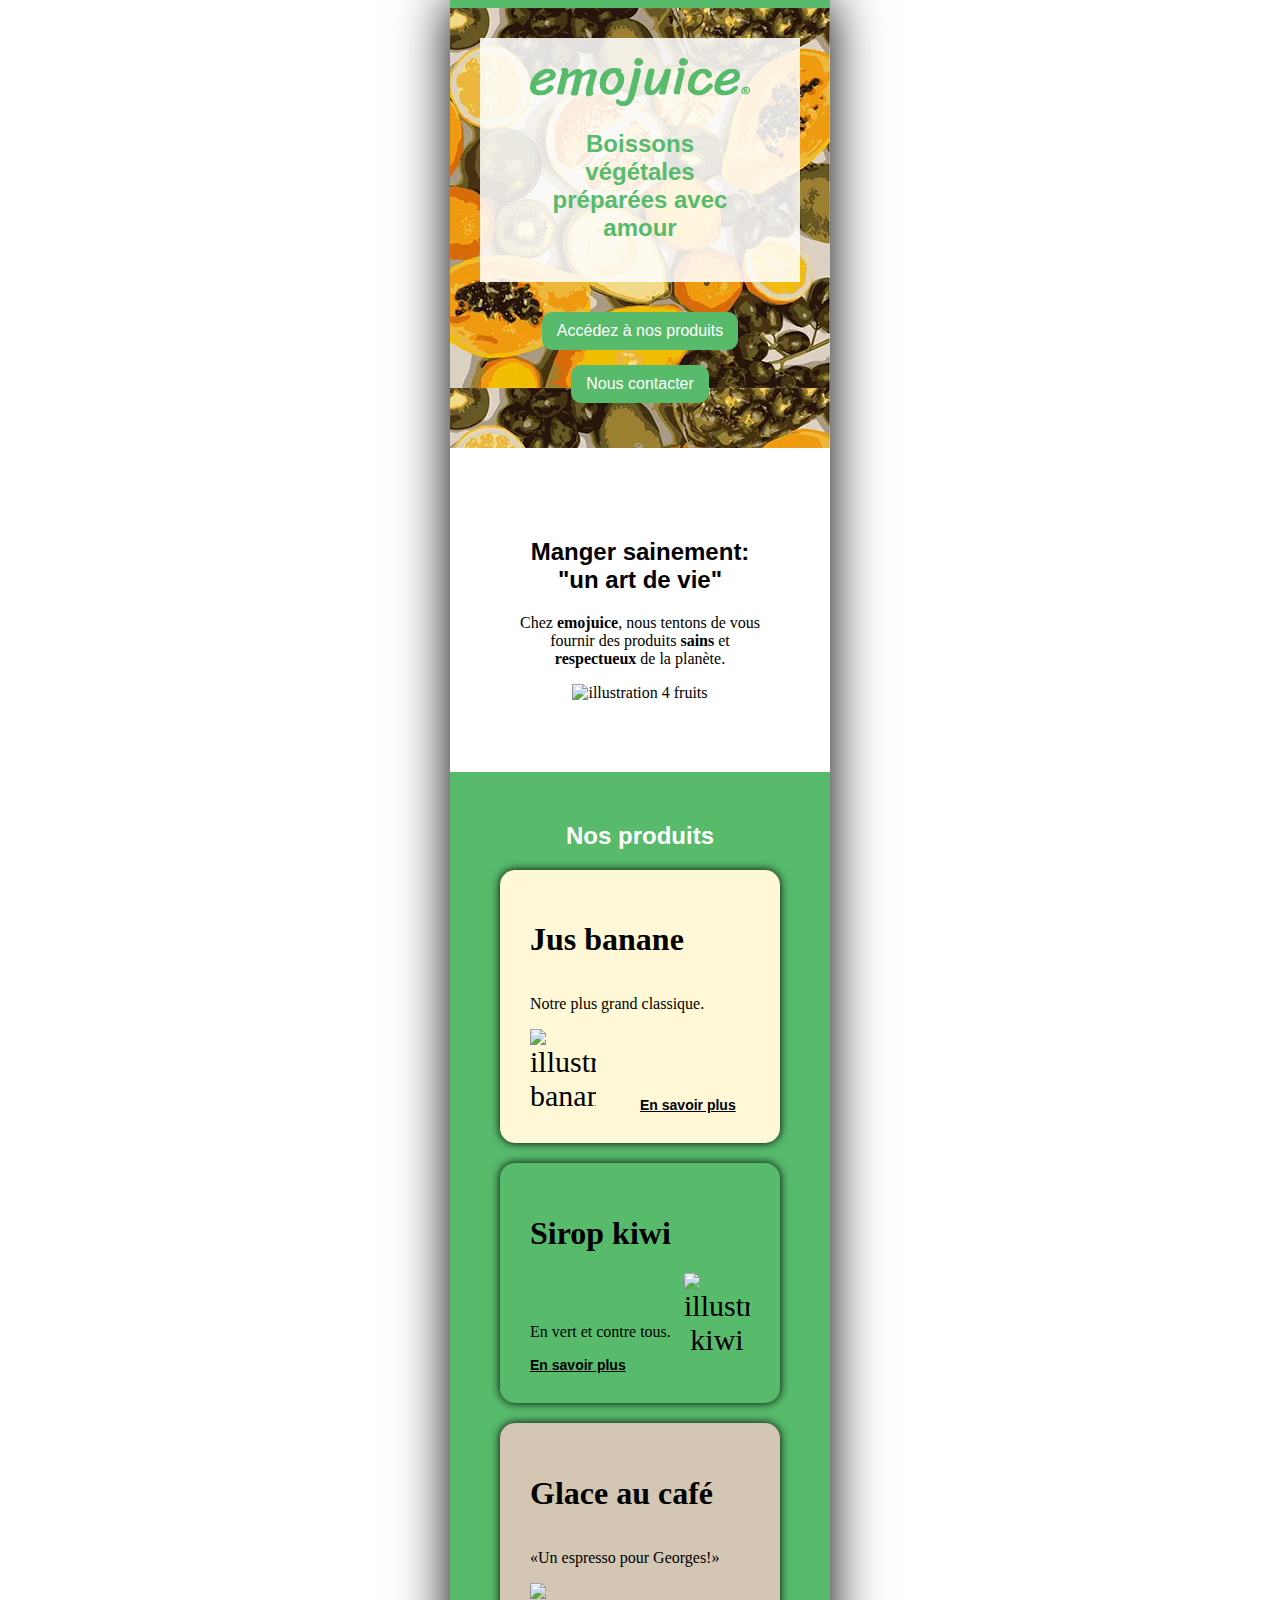
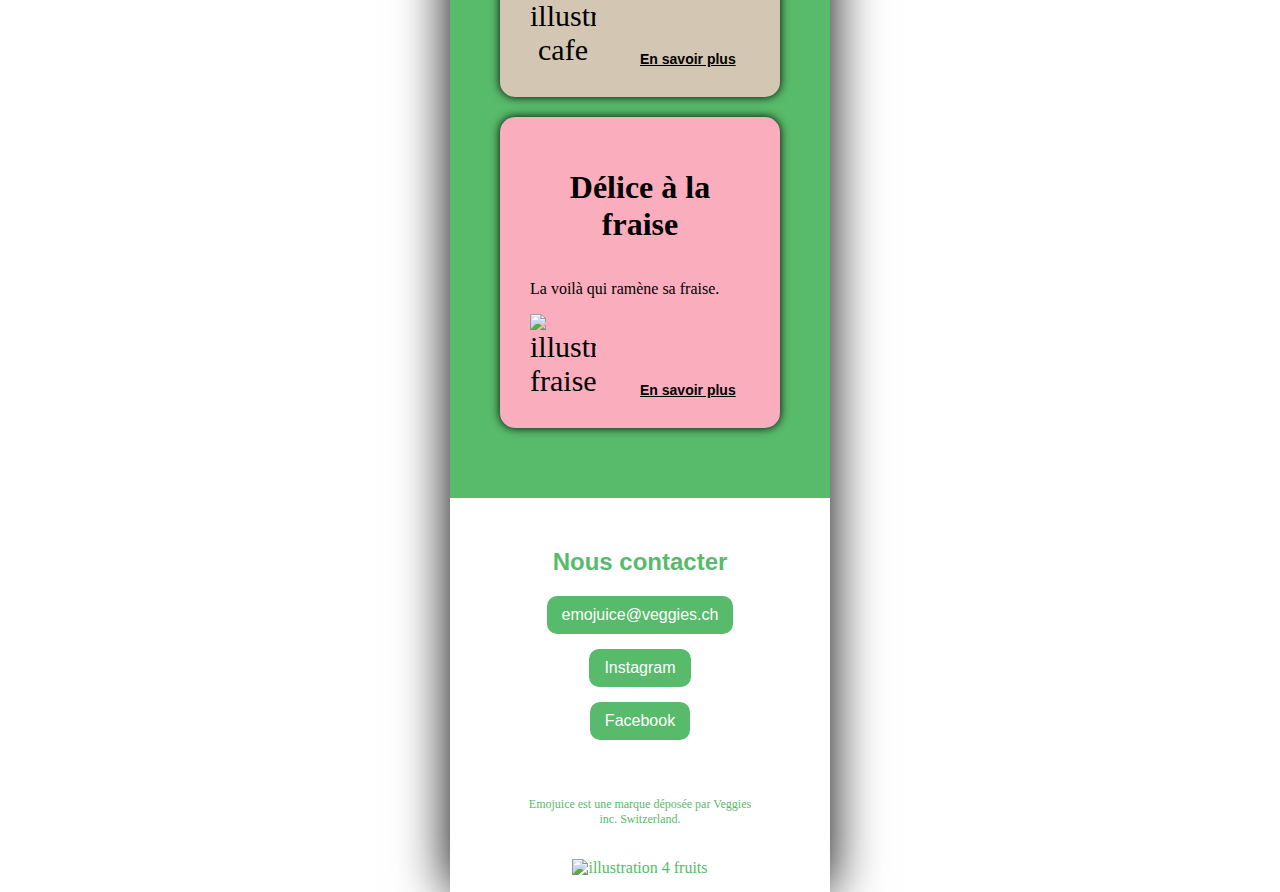
==== commit 46803255: "fixing button aligment" ====
--- a/index.html
+++ b/index.html
@@ -24,32 +24,32 @@
       Chez  <strong>emojuice</strong>, nous tentons de vous fournir des produits
       <strong>sains</strong> et  <strong>respectueux</strong> de la planète.
     </p>
-    <img class="four-fruits" src="img/SVG/Fichier 1.svg" alt="illustration 4 fruits">
+    <img class="four-fruits" src="img/SVG/fichier 1.svg" alt="illustration 4 fruits">
   </div>
     <div class="nos-produits">
       <h2> Nos produits</h2>
       <article class="article article-banane">
         <h1 class="product-type"> Jus banane </h1>
         <p>Notre plus grand classique.</p>
-        <img class="icon" src="img/SVG/Fichier 2.svg" alt="illustration banane">
+        <img class="icon" src="img/SVG/fichier 2.svg" alt="illustration banane">
         <a class="kiwi-link" href="kiwi.html">En savoir plus </a>
       </article>
       <article class="article article-kiwi">
         <h1 class="product-type"> Sirop kiwi </h1>
         <p>En vert et contre tous.</p>
-        <img class="icon" src="img/SVG/Fichier 3.svg" alt="illustration kiwi">
+        <img class="icon" src="img/SVG/fichier 3.svg" alt="illustration kiwi">
         <a class="kiwi-link" href="kiwi.html">En savoir plus </a>
       </article>
       <article class="article article-cafe">
         <h1 class="product-type">Glace au café </h1>
         <p>«Un espresso pour Georges!»</p>
-        <img class="icon" src="img/SVG/Fichier 4.svg" alt="illustration cafe">
+        <img class="icon" src="img/SVG/fichier 4.svg" alt="illustration cafe">
         <a class="kiwi-link" href="kiwi.html">En savoir plus </a>
       </article>
       <article class="article article-fraise">
         <h1 class="product-type">Délice à la fraise </h1>
         <p>La voilà qui ramène sa fraise.</p>
-        <img class="icon"src="img/SVG/Fichier 5.svg" alt="illustration fraise">
+        <img class="icon" src="img/SVG/fichier 5.svg" alt="illustration fraise">
         <a class="kiwi-link" href="kiwi.html">En savoir plus </a>
       </article>
     </div>
@@ -57,12 +57,12 @@
     <footer class="site-footer" id="contact">
       <h2> Nous contacter </h2>
       <nav class="nav-container">
-      <a href="mailto:emojuice@veggies.ch">emojuice@veggies.ch</a>
-      <a target="_blank" href="https://www.instagram.com/">Instagram</a>
-      <a target="_blank" href="https://www.facebook.com/">Facebook</a>
+      <a href="mailto:emojuice@veggies.ch" class="button">emojuice@veggies.ch</a>
+      <a target="_blank" href="https://www.instagram.com/" class="button">Instagram</a>
+      <a target="_blank" href="https://www.facebook.com/" class="button">Facebook</a>
     </nav>
       <p> Emojuice est une marque déposée par Veggies inc. Switzerland.</p>
-      <img src="img/SVG/Fichier 6.svg" alt="illustration 4 fruits">
+      <img src="img/SVG/fichier 6.svg" alt="illustration 4 fruits">
     </footer>
   </body>
 </html>
--- a/css/styles.css
+++ b/css/styles.css
@@ -1,152 +1,235 @@
 html {
   scroll-behavior: smooth;
 }
+
 body {
   border-top: 8px solid #57bb6b;
   max-width: 380px;
-  margin: auto;
   font-family: "Quattrocento", serif;
   box-shadow: 0 0 50px;
+  margin: auto;
   background: white;
 }
+
 h2 {
   font-family: "Maven Pro", sans-serif;
 }
+
 .site-header {
   background: url(../img/header-image.webp);
   padding: 30px;
   color: #57bb6b;
-}
+  flex-direction: column;
+  justify-content: space-between;
+  display: flex;
+}
+
 .site-header .container {
   background: #ffffffdd;
   padding: 20px 50px;
   text-align: center;
   margin-bottom: 30px;
 }
+
 .site-header h1 {
   margin: 0;
 }
+
 .site-header p {
   font-family: "Quattrocento", serif;
   font-size: 20px;
   margin: 0;
 }
+
 .container-button {
-  display: flex;
-  flex-direction: column;
-  align-items: center;
-}
+  flex-direction: column;
+  align-items: center;
+  display: flex;
+  justify-content: space-between;
+}
+
+.button-container {
+  display: flex; 
+  flex-direction: column;
+  justify-content: space-between;
+  align-items: center;
+}
+
 .button {
   background: #57bb6b;
   color: white;
   padding: 10px 15px;
   border-radius: 10px;
-  margin-bottom: 5px;
+  margin-bottom: 15px;
   text-decoration: none;
   font-family: "Maven Pro", sans-serif;
-}
+  max-width: 170px;
+}
+
 .button-contact {
   background: white;
   color: #57bb6b;
 }
+
 .introduction{
   padding: 50px;
   text-align: center;
   margin: 20px;
 }
+
+.background-kiwi {
+  background-color: white;
+  flex-direction: row;
+  display: flex;
+  justify-content: center;
+  padding: 50px;
+  border-radius: 50%;
+  box-shadow: 0 0 50px;
+}
+
+.description {
+  display:flex;
+  flex-direction: column;
+  align-items: center;
+  justify-content: center;
+}
+
+.description img {
+  width: 100%;
+}
+
+.kiwi-info img {
+  max-width: 100%;
+}
+
 .four-fruits{
   max-width: 200px;
 }
+
 .nos-produits {
   padding: 30px 30px 50px;
-  color: #ffffff;
-  background: #57bb6b;
-  text-align: center;
-}
+  color: white;
+  background: #57bb6b;
+  text-align: center;
+}
+
 .article{
   display: flex;
   flex-wrap: wrap;
-  flex-direction: row;
-  justify-content: space-between;
-  align-items: flex-end;
-  padding: 30px;
   margin: 20px;
   border-radius: 15px;
-  background: #ffffff;
-  color: #000;
+  flex-direction: row;
+  padding: 30px;
+  background: white;
+  color: black;
   box-shadow: 0 0 10px;
-}
- .icon{
-  width: 50%;
-}
+  justify-content: space-between;
+  align-items: flex-end;
+}
+
+ .icon img {
+  max-width: 60px;
+}
+
 .article-title {
   margin: 0;
+  font-family: 'Sriracha', cursive;
   font-size: 30px;
   line-height: 1;
-  font-family: 'Sriracha', cursive;
   font-weight: 400;
 }
+
 .description  {
   margin: 0;
+  opacity: 0.5;
   padding: 0;
-  opacity: 0.5;
-}
+}
+
 .article .kiwi-link {
+  font-family: "Maven Pro", sans-serif;
+  font-size: 14px;
+  font-weight: 700;
   width: 50%;
   text-align: left;
-  font-family: "Maven Pro", sans-serif;
-  font-size: 14px;
   text-decoration: underline;
   color: black;
-  font-weight: 700;
-}
+}
+
 .article .icon {
   width: 30%;
   font-size: 30px;
   text-decoration: none;
 }
+
 .article-kiwi {
-  background: #C4F2AD;
-  color: #000;
-}
+  background: #57bb6b;
+  color: black;
+}
+
 .article-banane {
   background: #FFF8D7;
   color: #000;
 }
+
 .article-cafe {
   background: #D3C6B2;
-  color: #000;
-}
+  color: black;
+}
+
 .article-fraise {
-  background: #F7A4B4;
-  color: #000;
-}
+  background: #faaebd;
+  color: black;
+}
+
 .description{
-  color: #ffffff;
-  background: #57bb6b;
+  color: white;
+  background: #57bb6b;
+  padding: 30px 60px;
+  text-align: left;
+}
+
+.kiwi-info{
+  background: #57bb6b;
+  color: white;
   text-align: left;
   padding: 30px 60px;
 }
-.kiwi-info{
-  background: #57bb6b;
-  color: white;
-  text-align: left;
-  padding: 30px 60px;
-}
+
 .mini-articles{
-  flex-direction: row;
-  max-width: 30px;
-}
+  display: flex; 
+  width: 50%;
+  flex-direction: row;
+  font-size: 25px;
+}
+
+.other-products {
+  display: flex; 
+  padding: 20px;
+  flex-direction: column;
+}
+
+.container-button {
+  display: flex;
+  flex-direction: row;
+  justify-content: center;
+}
+
+.mini-articles h1 {
+  font-size: 15px;
+}
+
 .site-footer {
   color: #57bb6b;
   text-align: center;
   padding: 30px 30px 15px;
 }
+
 .nav-container{
   display: flex;
   flex-direction: column;
   align-items: center;
 }
+
 .site-footer p{
   padding: 30px 40px 20px;
   font-size: 12px;
